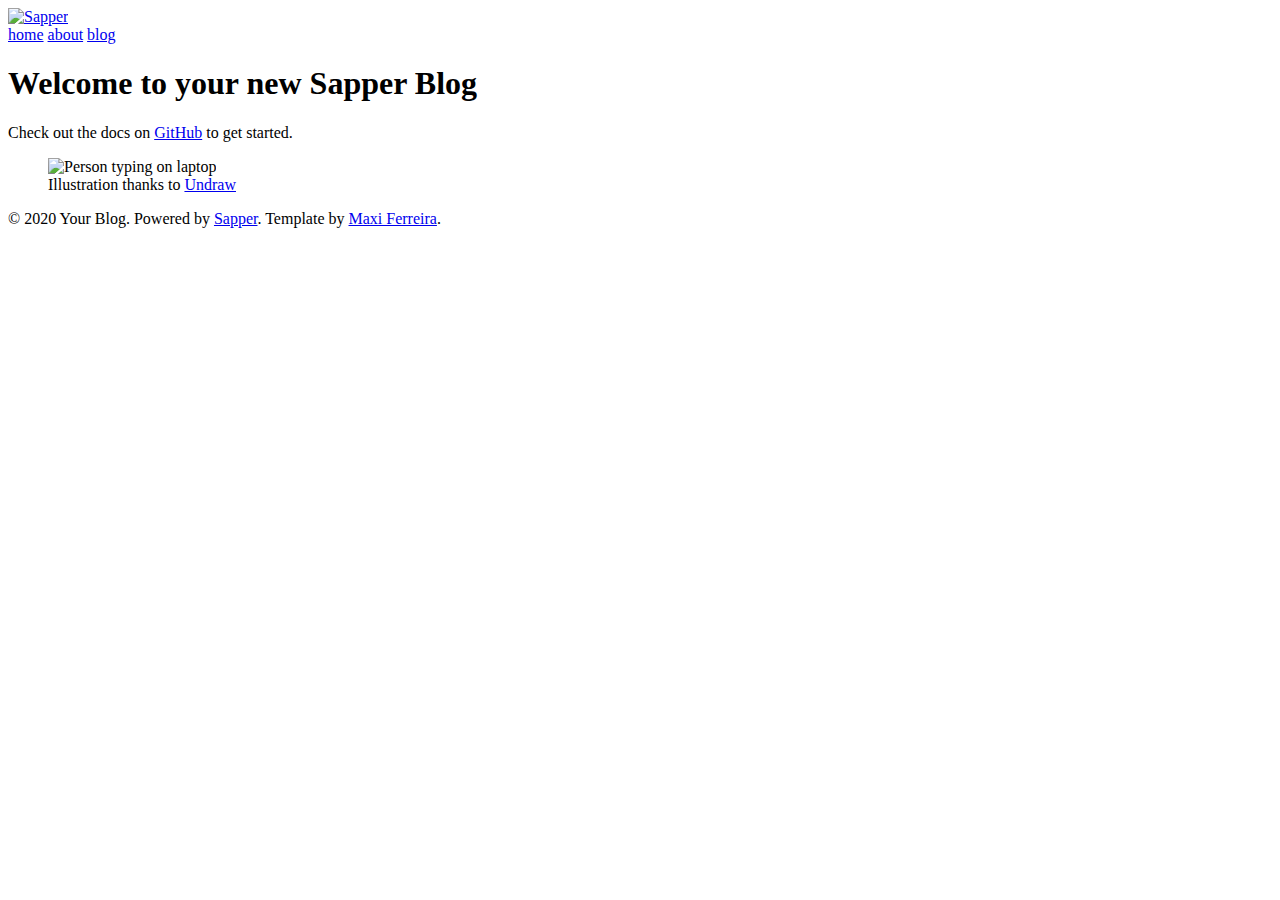
==== index.html @ 6b2e1253 "feat: add sapper template code" ====
<!doctype html> <head> <meta charset=utf-8> <meta content="width=device-width,initial-scale=1" name=viewport> <meta content=#333333 name=theme-color> <base href=/me/ > <link href=global.css rel=stylesheet> <link href=fonts.css rel=stylesheet> <link href=highlight.css rel=stylesheet> <link href=manifest.json rel=manifest> <link href=favicon.png rel=icon type=image/png> <link href=client/main.2087861.css rel=stylesheet> <noscript id=sapper-head-start></noscript><title>Sapper Blog Template</title><noscript id=sapper-head-end></noscript> </head> <body> <div id=sapper> <div class="svelte-v25qrq layout"> <header class=svelte-y9ah38> <a href=/ > <img alt=Sapper class=svelte-nsstmh src=logo-192.png> </a> <nav class=svelte-16fnwww> <a href=. class="svelte-16fnwww selected">home</a> <a href=about class=svelte-16fnwww>about</a> <a href=blog class=svelte-16fnwww rel=prefetch>blog</a> </nav> </header> <main class=svelte-v25qrq> <div class="svelte-1lllleo home-container"> <div class="svelte-1lllleo home-copy"> <h1 class=svelte-1lllleo>Welcome to your new Sapper Blog</h1> <p class=svelte-1lllleo>Check out the docs on <a href=https://www.github.com/Charca/sapper-blog-template target=_blank>GitHub</a> to get started.</p> </div> <figure class=svelte-1lllleo> <img alt="Person typing on laptop" class=svelte-1lllleo src=undraw-illustration.svg> <figcaption class=svelte-1lllleo>Illustration thanks to <a href=https://undraw.co target=_blank>Undraw</a></figcaption> </figure> </div> </main> <footer class=svelte-v25qrq> <span> © 2020 Your Blog. Powered by <a href=https://sapper.svelte.dev target=_blank>Sapper</a>. Template by <a href=https://www.twitter.com/Charca target=_blank>Maxi Ferreira</a>. </span> </footer> </div></div> <script>__SAPPER__={baseUrl:"/me",preloaded:[void 0,{}]};if('serviceWorker' in navigator)navigator.serviceWorker.register('/me/service-worker.js');(function(){try{eval("async function x(){}");var main="/me/client/client.b14f0735.js"}catch(e){main="/me/client/legacy/client.d06da16e.js"};var s=document.createElement("script");try{new Function("if(0)import('')")();s.src=main;s.type="module";s.crossOrigin="use-credentials";}catch(e){s.src="/me/client/shimport@1.0.1.js";s.setAttribute("data-main",main);}document.head.appendChild(s);}());</script>
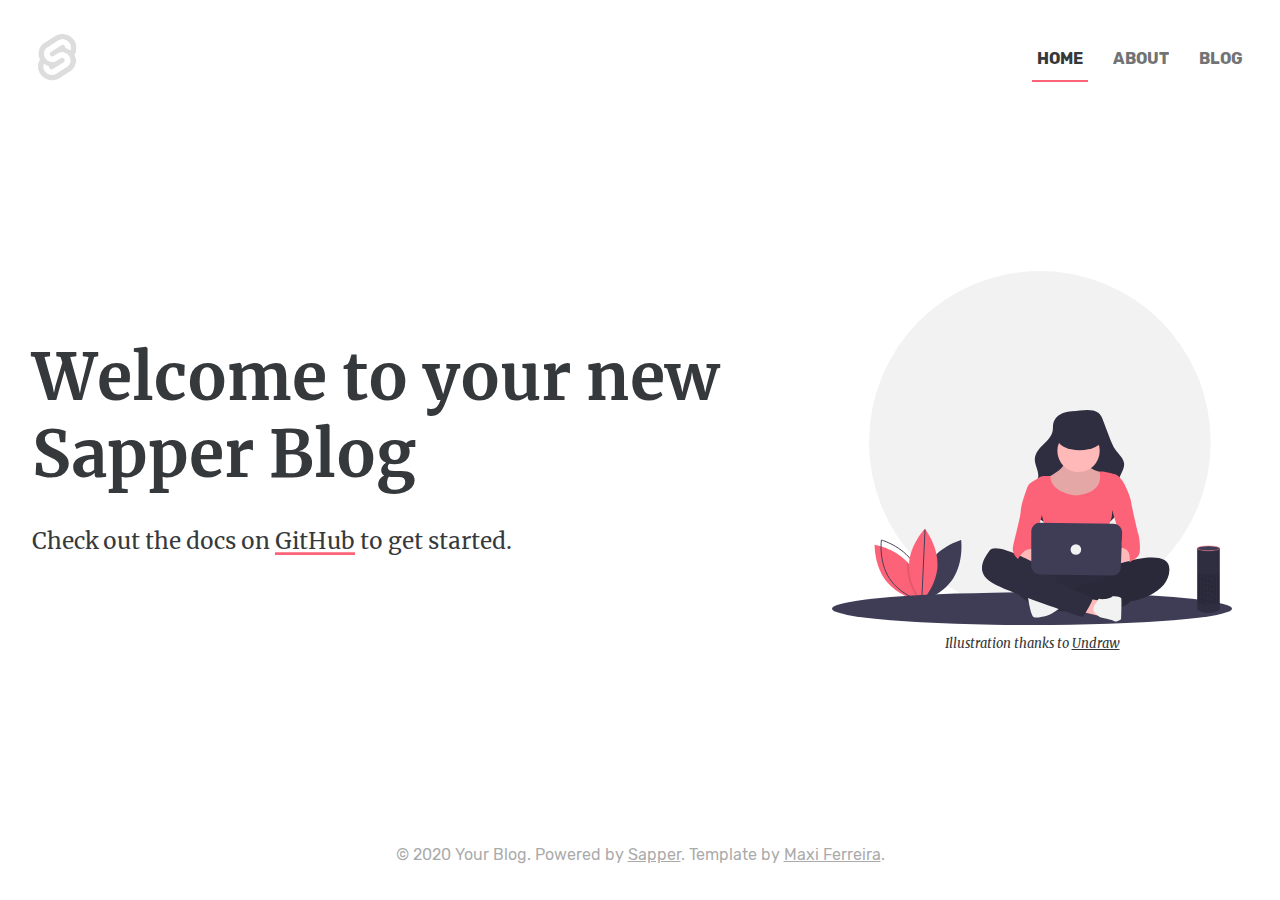
==== commit 5673ce70: "Updates" ====
--- a/index.html
+++ b/index.html
@@ -1 +1 @@
-<!doctype html> <head> <meta charset=utf-8> <meta content="width=device-width,initial-scale=1" name=viewport> <meta content=#333333 name=theme-color> <base href=/me/ > <link href=global.css rel=stylesheet> <link href=fonts.css rel=stylesheet> <link href=highlight.css rel=stylesheet> <link href=manifest.json rel=manifest> <link href=favicon.png rel=icon type=image/png> <link href=client/main.2087861.css rel=stylesheet> <noscript id=sapper-head-start></noscript><title>Sapper Blog Template</title><noscript id=sapper-head-end></noscript> </head> <body> <div id=sapper> <div class="svelte-v25qrq layout"> <header class=svelte-y9ah38> <a href=/ > <img alt=Sapper class=svelte-nsstmh src=logo-192.png> </a> <nav class=svelte-16fnwww> <a href=. class="svelte-16fnwww selected">home</a> <a href=about class=svelte-16fnwww>about</a> <a href=blog class=svelte-16fnwww rel=prefetch>blog</a> </nav> </header> <main class=svelte-v25qrq> <div class="svelte-1lllleo home-container"> <div class="svelte-1lllleo home-copy"> <h1 class=svelte-1lllleo>Welcome to your new Sapper Blog</h1> <p class=svelte-1lllleo>Check out the docs on <a href=https://www.github.com/Charca/sapper-blog-template target=_blank>GitHub</a> to get started.</p> </div> <figure class=svelte-1lllleo> <img alt="Person typing on laptop" class=svelte-1lllleo src=undraw-illustration.svg> <figcaption class=svelte-1lllleo>Illustration thanks to <a href=https://undraw.co target=_blank>Undraw</a></figcaption> </figure> </div> </main> <footer class=svelte-v25qrq> <span> © 2020 Your Blog. Powered by <a href=https://sapper.svelte.dev target=_blank>Sapper</a>. Template by <a href=https://www.twitter.com/Charca target=_blank>Maxi Ferreira</a>. </span> </footer> </div></div> <script>__SAPPER__={baseUrl:"/me",preloaded:[void 0,{}]};if('serviceWorker' in navigator)navigator.serviceWorker.register('/me/service-worker.js');(function(){try{eval("async function x(){}");var main="/me/client/client.b14f0735.js"}catch(e){main="/me/client/legacy/client.d06da16e.js"};var s=document.createElement("script");try{new Function("if(0)import('')")();s.src=main;s.type="module";s.crossOrigin="use-credentials";}catch(e){s.src="/me/client/shimport@1.0.1.js";s.setAttribute("data-main",main);}document.head.appendChild(s);}());</script> 
+<!doctype html> <head> <meta charset=utf-8> <meta content="width=device-width,initial-scale=1" name=viewport> <meta content=#333333 name=theme-color> <base href=/ > <link href=global.css rel=stylesheet> <link href=fonts.css rel=stylesheet> <link href=highlight.css rel=stylesheet> <link href=manifest.json rel=manifest> <link href=favicon.png rel=icon type=image/png> <link href=client/main.344844853.css rel=stylesheet> <noscript id=sapper-head-start></noscript><title>Sapper Blog Template</title><noscript id=sapper-head-end></noscript> </head> <body> <div id=sapper> <div class="svelte-v25qrq layout"> <header class=svelte-y9ah38> <a href=/ > <img alt=Sapper class=svelte-nsstmh src=logo-192.png> </a> <nav class=svelte-16fnwww> <a href=. class="svelte-16fnwww selected">home</a> <a href=about class=svelte-16fnwww>about</a> <a href=blog class=svelte-16fnwww rel=prefetch>blog</a> </nav> </header> <main class=svelte-v25qrq> <div class="svelte-1lllleo home-container"> <div class="svelte-1lllleo home-copy"> <h1 class=svelte-1lllleo>Welcome to your new Sapper Blog</h1> <p class=svelte-1lllleo>Check out the docs on <a href=https://www.github.com/Charca/sapper-blog-template target=_blank>GitHub</a> to get started.</p> </div> <figure class=svelte-1lllleo> <img alt="Person typing on laptop" class=svelte-1lllleo src=undraw-illustration.svg> <figcaption class=svelte-1lllleo>Illustration thanks to <a href=https://undraw.co target=_blank>Undraw</a></figcaption> </figure> </div> </main> <footer class=svelte-v25qrq> <span> © 2020 Your Blog. Powered by <a href=https://sapper.svelte.dev target=_blank>Sapper</a>. Template by <a href=https://www.twitter.com/Charca target=_blank>Maxi Ferreira</a>. </span> </footer> </div></div> <script>__SAPPER__={baseUrl:"",preloaded:[void 0,{}]};if('serviceWorker' in navigator)navigator.serviceWorker.register('/service-worker.js');var s=document.createElement("script");try{new Function("if(0)import('')")();s.src="/client/client.b14f0735.js";s.type="module";s.crossOrigin="use-credentials";}catch(e){s.src="/client/shimport@1.0.1.js";s.setAttribute("data-main","/client/client.b14f0735.js")}document.head.appendChild(s)</script> 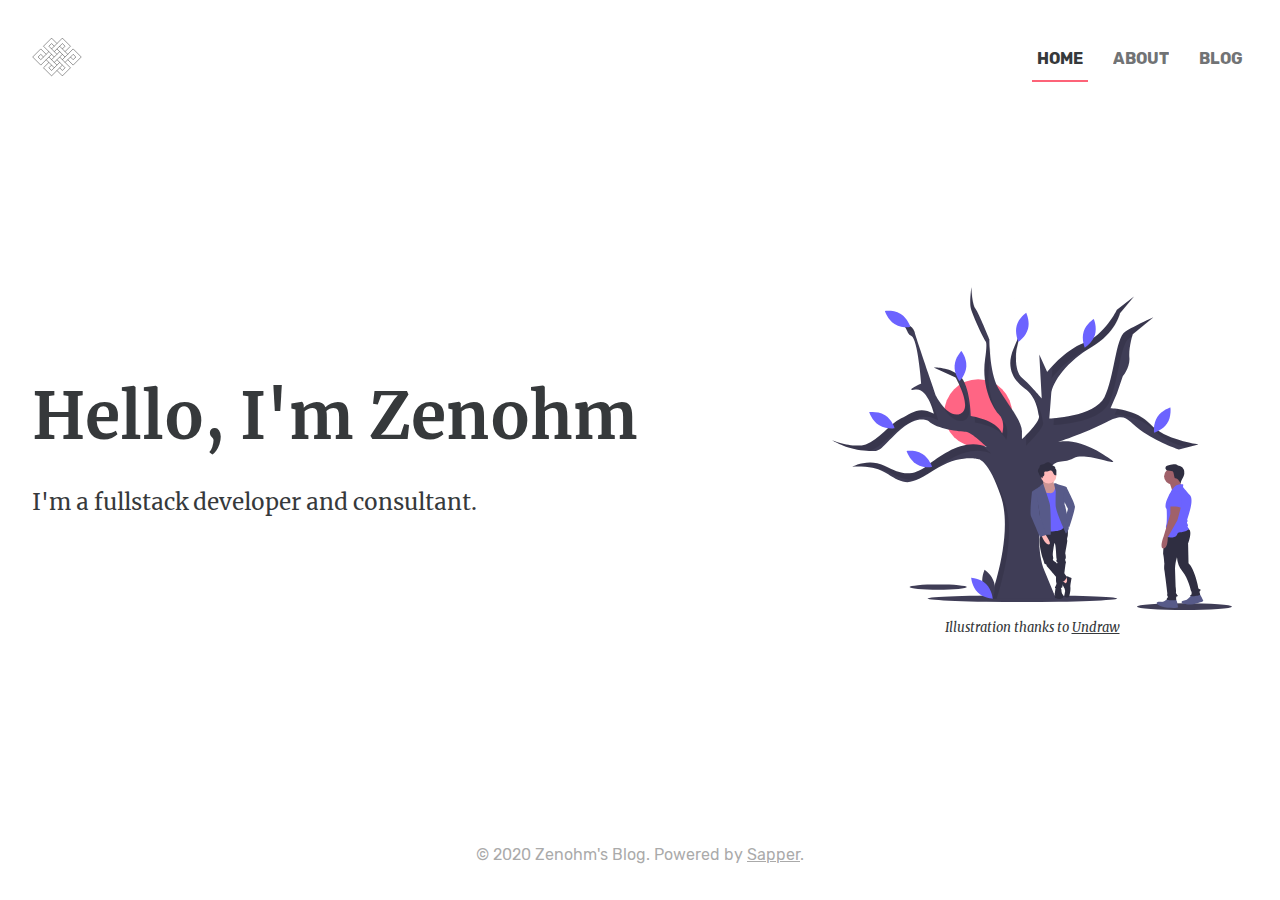
==== commit 8ad931c4: "Updates" ====
--- a/index.html
+++ b/index.html
@@ -1 +1 @@
-<!doctype html> <head> <meta charset=utf-8> <meta content="width=device-width,initial-scale=1" name=viewport> <meta content=#333333 name=theme-color> <base href=/ > <link href=global.css rel=stylesheet> <link href=fonts.css rel=stylesheet> <link href=highlight.css rel=stylesheet> <link href=manifest.json rel=manifest> <link href=favicon.png rel=icon type=image/png> <link href=client/main.344844853.css rel=stylesheet> <noscript id=sapper-head-start></noscript><title>Sapper Blog Template</title><noscript id=sapper-head-end></noscript> </head> <body> <div id=sapper> <div class="svelte-v25qrq layout"> <header class=svelte-y9ah38> <a href=/ > <img alt=Sapper class=svelte-nsstmh src=logo-192.png> </a> <nav class=svelte-16fnwww> <a href=. class="svelte-16fnwww selected">home</a> <a href=about class=svelte-16fnwww>about</a> <a href=blog class=svelte-16fnwww rel=prefetch>blog</a> </nav> </header> <main class=svelte-v25qrq> <div class="svelte-1lllleo home-container"> <div class="svelte-1lllleo home-copy"> <h1 class=svelte-1lllleo>Welcome to your new Sapper Blog</h1> <p class=svelte-1lllleo>Check out the docs on <a href=https://www.github.com/Charca/sapper-blog-template target=_blank>GitHub</a> to get started.</p> </div> <figure class=svelte-1lllleo> <img alt="Person typing on laptop" class=svelte-1lllleo src=undraw-illustration.svg> <figcaption class=svelte-1lllleo>Illustration thanks to <a href=https://undraw.co target=_blank>Undraw</a></figcaption> </figure> </div> </main> <footer class=svelte-v25qrq> <span> © 2020 Your Blog. Powered by <a href=https://sapper.svelte.dev target=_blank>Sapper</a>. Template by <a href=https://www.twitter.com/Charca target=_blank>Maxi Ferreira</a>. </span> </footer> </div></div> <script>__SAPPER__={baseUrl:"",preloaded:[void 0,{}]};if('serviceWorker' in navigator)navigator.serviceWorker.register('/service-worker.js');var s=document.createElement("script");try{new Function("if(0)import('')")();s.src="/client/client.b14f0735.js";s.type="module";s.crossOrigin="use-credentials";}catch(e){s.src="/client/shimport@1.0.1.js";s.setAttribute("data-main","/client/client.b14f0735.js")}document.head.appendChild(s)</script> +<!doctype html> <head> <meta charset=utf-8> <meta content="width=device-width,initial-scale=1" name=viewport> <meta content=#333333 name=theme-color> <base href=/ > <link href=global.css rel=stylesheet> <link href=fonts.css rel=stylesheet> <link href=highlight.css rel=stylesheet> <link href=manifest.json rel=manifest> <link href=favicon.png rel=icon type=image/png> <link href=client/main.1196063989.css rel=stylesheet> <noscript id=sapper-head-start></noscript><title>Zenohm</title><noscript id=sapper-head-end></noscript> </head> <body> <div id=sapper> <div class="svelte-v25qrq layout"> <header class=svelte-y9ah38> <a href=/ > <img alt=Zen class=svelte-nsstmh src=coloringknot.svg> </a> <nav class=svelte-16fnwww> <a href=. class="svelte-16fnwww selected">home</a> <a href=about class=svelte-16fnwww>about</a> <a href=blog class=svelte-16fnwww rel=prefetch>blog</a> </nav> </header> <main class=svelte-v25qrq> <div class="svelte-1lllleo home-container"> <div class="svelte-1lllleo home-copy"> <h1 class=svelte-1lllleo>Hello, I'm Zenohm</h1> <p class=svelte-1lllleo>I'm a fullstack developer and consultant.</p> </div> <figure class=svelte-1lllleo> <img alt="A man standing under a tree waiting for another man who is approaching." class=svelte-1lllleo src=undraw_Waiting__for_you_ldha.svg> <figcaption class=svelte-1lllleo>Illustration thanks to <a href=https://undraw.co/ target=_blank>Undraw</a></figcaption> </figure> </div> </main> <footer class=svelte-v25qrq> <span> © 2020 Zenohm's Blog. Powered by <a href=https://sapper.svelte.dev target=_blank>Sapper</a>. </span> </footer> </div></div> <script>__SAPPER__={baseUrl:"",preloaded:[void 0,{}]};if('serviceWorker' in navigator)navigator.serviceWorker.register('/service-worker.js');(function(){try{eval("async function x(){}");var main="/client/client.4765e4f2.js"}catch(e){main="/client/legacy/client.c3e6485e.js"};var s=document.createElement("script");try{new Function("if(0)import('')")();s.src=main;s.type="module";s.crossOrigin="use-credentials";}catch(e){s.src="/client/shimport@1.0.1.js";s.setAttribute("data-main",main);}document.head.appendChild(s);}());</script> 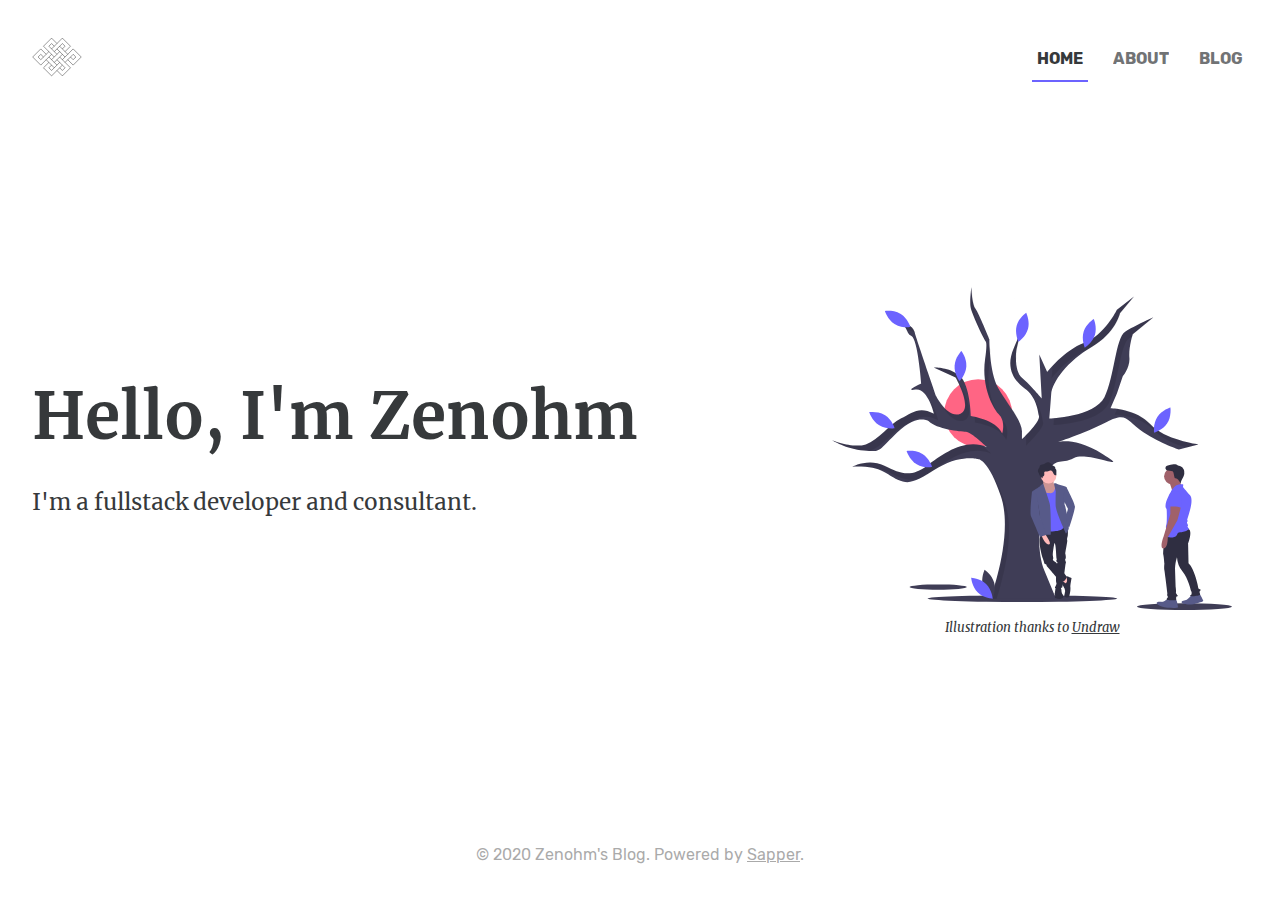
==== commit f2405d04: "Updates" ====
--- a/index.html
+++ b/index.html
@@ -1 +1 @@
-<!doctype html> <head> <meta charset=utf-8> <meta content="width=device-width,initial-scale=1" name=viewport> <meta content=#333333 name=theme-color> <base href=/ > <link href=global.css rel=stylesheet> <link href=fonts.css rel=stylesheet> <link href=highlight.css rel=stylesheet> <link href=manifest.json rel=manifest> <link href=favicon.png rel=icon type=image/png> <link href=client/main.1196063989.css rel=stylesheet> <noscript id=sapper-head-start></noscript><title>Zenohm</title><noscript id=sapper-head-end></noscript> </head> <body> <div id=sapper> <div class="svelte-v25qrq layout"> <header class=svelte-y9ah38> <a href=/ > <img alt=Zen class=svelte-nsstmh src=coloringknot.svg> </a> <nav class=svelte-16fnwww> <a href=. class="svelte-16fnwww selected">home</a> <a href=about class=svelte-16fnwww>about</a> <a href=blog class=svelte-16fnwww rel=prefetch>blog</a> </nav> </header> <main class=svelte-v25qrq> <div class="svelte-1lllleo home-container"> <div class="svelte-1lllleo home-copy"> <h1 class=svelte-1lllleo>Hello, I'm Zenohm</h1> <p class=svelte-1lllleo>I'm a fullstack developer and consultant.</p> </div> <figure class=svelte-1lllleo> <img alt="A man standing under a tree waiting for another man who is approaching." class=svelte-1lllleo src=undraw_Waiting__for_you_ldha.svg> <figcaption class=svelte-1lllleo>Illustration thanks to <a href=https://undraw.co/ target=_blank>Undraw</a></figcaption> </figure> </div> </main> <footer class=svelte-v25qrq> <span> © 2020 Zenohm's Blog. Powered by <a href=https://sapper.svelte.dev target=_blank>Sapper</a>. </span> </footer> </div></div> <script>__SAPPER__={baseUrl:"",preloaded:[void 0,{}]};if('serviceWorker' in navigator)navigator.serviceWorker.register('/service-worker.js');(function(){try{eval("async function x(){}");var main="/client/client.4765e4f2.js"}catch(e){main="/client/legacy/client.c3e6485e.js"};var s=document.createElement("script");try{new Function("if(0)import('')")();s.src=main;s.type="module";s.crossOrigin="use-credentials";}catch(e){s.src="/client/shimport@1.0.1.js";s.setAttribute("data-main",main);}document.head.appendChild(s);}());</script> +<!doctype html> <head> <meta charset=utf-8> <meta content="width=device-width,initial-scale=1" name=viewport> <meta content=#333333 name=theme-color> <base href=/ > <link href=global.css rel=stylesheet> <link href=fonts.css rel=stylesheet> <link href=highlight.css rel=stylesheet> <link href=manifest.json rel=manifest> <link href=favicon.png rel=icon type=image/png> <link href=client/main.1817843104.css rel=stylesheet> <noscript id=sapper-head-start></noscript><title>Zenohm</title><noscript id=sapper-head-end></noscript> </head> <body> <div id=sapper> <div class="svelte-v25qrq layout"> <header class=svelte-y9ah38> <a href=/ > <img alt=Zen class=svelte-nsstmh src=coloringknot.svg> </a> <nav class=svelte-3gxyji> <a href=. class="svelte-3gxyji selected">home</a> <a href=about class=svelte-3gxyji>about</a> <a href=blog class=svelte-3gxyji rel=prefetch>blog</a> </nav> </header> <main class=svelte-v25qrq> <div class="svelte-1lllleo home-container"> <div class="svelte-1lllleo home-copy"> <h1 class=svelte-1lllleo>Hello, I'm Zenohm</h1> <p class=svelte-1lllleo>I'm a fullstack developer and consultant.</p> </div> <figure class=svelte-1lllleo> <img alt="A man standing under a tree waiting for another man who is approaching." class=svelte-1lllleo src=undraw_Waiting__for_you_ldha.svg> <figcaption class=svelte-1lllleo>Illustration thanks to <a href=https://undraw.co/ target=_blank>Undraw</a></figcaption> </figure> </div> </main> <footer class=svelte-v25qrq> <span> © 2020 Zenohm's Blog. Powered by <a href=https://sapper.svelte.dev target=_blank>Sapper</a>. </span> </footer> </div></div> <script>__SAPPER__={baseUrl:"",preloaded:[void 0,{}]};if('serviceWorker' in navigator)navigator.serviceWorker.register('/service-worker.js');(function(){try{eval("async function x(){}");var main="/client/client.5c9b963b.js"}catch(e){main="/client/legacy/client.e36f078d.js"};var s=document.createElement("script");try{new Function("if(0)import('')")();s.src=main;s.type="module";s.crossOrigin="use-credentials";}catch(e){s.src="/client/shimport@1.0.1.js";s.setAttribute("data-main",main);}document.head.appendChild(s);}());</script> 